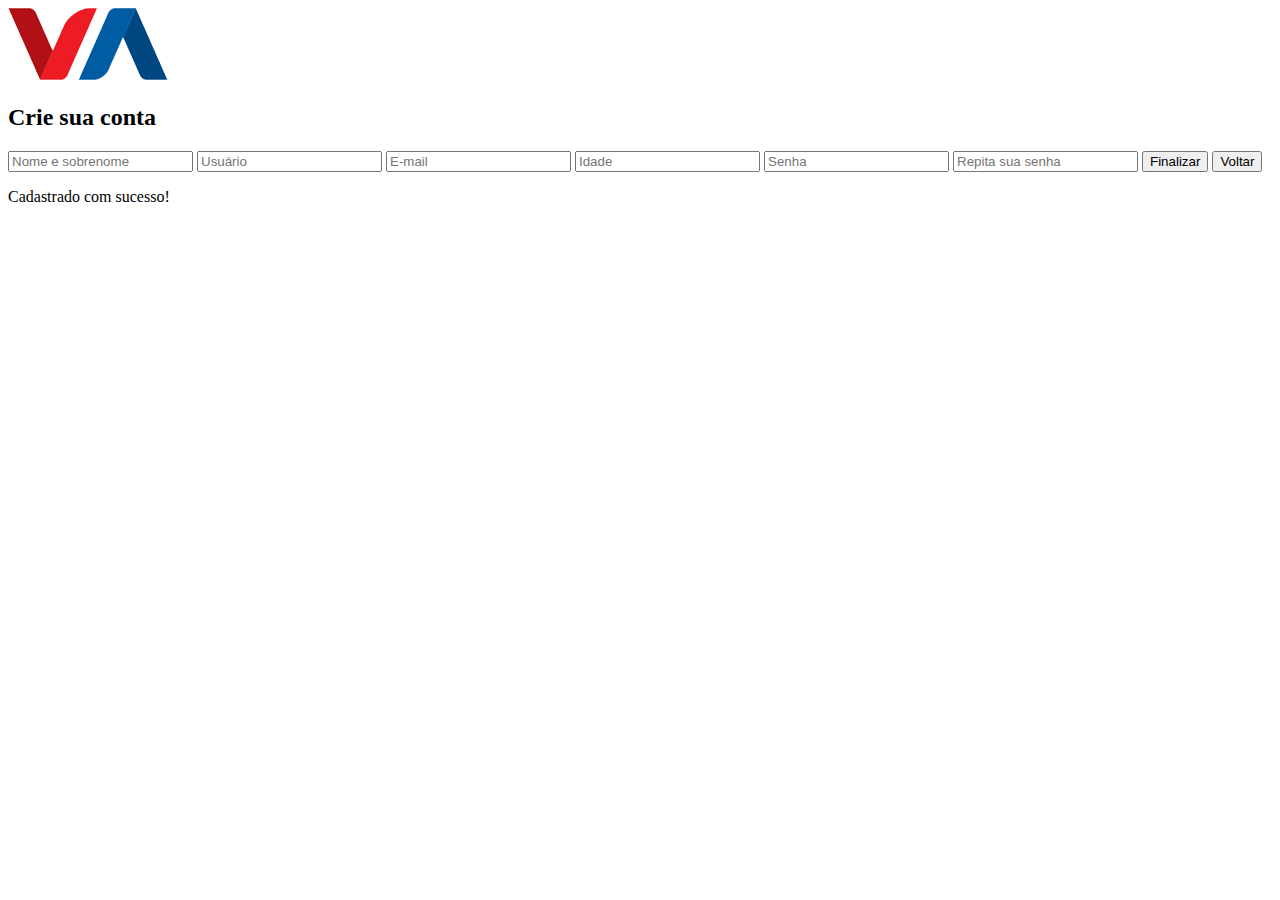
==== cadastro.html @ 82c276e0 "Upload dos arquivos do projeto" ====
<!DOCTYPE html>
<html lang="pt-br">
<head>
    <meta charset="UTF-8">
    <meta name="viewport" content="width=device-width, initial-scale=1.0">
    <link href='https://unpkg.com/boxicons@2.1.4/css/boxicons.min.css' rel='stylesheet'>
    <link rel="stylesheet" href="style.css">
    <title>Cadastro</title>
</head>
<body>
    
    <div class="circle"></div>
    <div class="card">
        <div class="logo">
            <img src="img/vida_ativa_logo_png.png">
        </div>
        <h2>Crie sua conta</h2>
        <form class="form">
            <input type="text" placeholder="Nome e sobrenome">
            <input type="text" placeholder="Usuário">
            <input type="text" placeholder="E-mail">
            <input type="text" placeholder="Idade">
            <input type="text" placeholder="Senha">
            <input type="text" placeholder="Repita sua senha">
            <button type="submit" id="cadastreBtn">Finalizar</button>
            <button type="submit" formaction="index.html">Voltar</button>
        </form>
    </div>

    <div id="popup" class="popup">
        <p>Cadastrado com sucesso!</p>
    </div>

    <script>
        function showPopup() {
            var popup = document.getElementById("popup");
            popup.style.display = "block";
            setTimeout(function() {
                popup.style.display = "none";
            }, 2000);
        }

        document.getElementById("cadastreBtn").addEventListener("click", function(event) {
            event.preventDefault(); 
            showPopup();
        });
    </script>
</body>
</html>
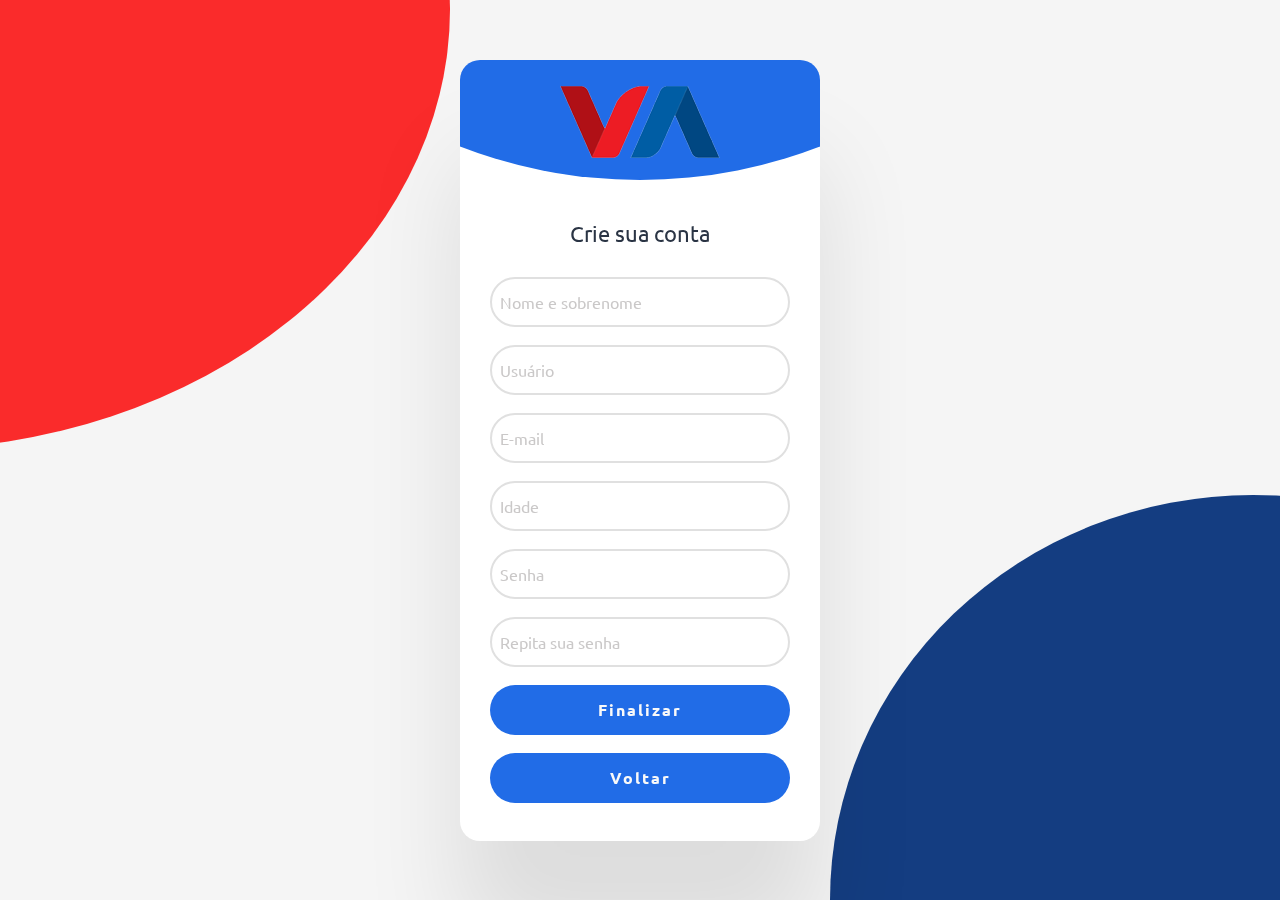
==== commit c0fb7c87: "modificação no caminho do css" ====
--- a/cadastro.html
+++ b/cadastro.html
@@ -4,7 +4,7 @@
     <meta charset="UTF-8">
     <meta name="viewport" content="width=device-width, initial-scale=1.0">
     <link href='https://unpkg.com/boxicons@2.1.4/css/boxicons.min.css' rel='stylesheet'>
-    <link rel="stylesheet" href="style.css">
+    <link rel="stylesheet" href="css/style.css">
     <title>Cadastro</title>
 </head>
 <body>
--- a/css/style.css
+++ b/css/style.css
@@ -0,0 +1,208 @@
+@import url('https://fonts.googleapis.com/css2?family=Ubuntu:ital,wght@0,300;0,400;0,500;0,700;1,300;1,400;1,500;1,700&display=swap');
+
+*{
+    box-sizing: border-box; 
+}
+
+html{
+    height: 100%;
+}
+
+body{
+    height: 100%;
+    display: grid;
+    place-items: center;
+    margin: 0;
+    padding: 0 32px;
+    background: #f5f5f5;
+    font-family: "Ubuntu";
+    animation: rotate 6s infinite alternate linear;
+}
+
+.popup {
+    display: none;
+    position: fixed;
+    top: 50%;
+    left: 50%;
+    transform: translate(-50%, -50%);
+    background-color: white;
+    padding: 20px;
+    border: 1px solid #ccc;
+    box-shadow: 0 0 10px rgba(0, 0, 0, 0.1);
+    z-index: 9999;
+}
+
+.panel {
+    flex-wrap: wrap;
+    align-items: center;
+    display: block;
+}
+
+.panel-item {
+    margin: 10px;
+    text-align: center;
+}
+
+.panel-item img {
+    width: 200px; 
+    height: 150px;
+    border-radius: 8px;
+}
+
+.panel-item span {
+    display: block;
+    margin-top: 5px;
+}
+
+.panel-item a {
+    text-decoration: none;
+    color: #333;
+    font-weight: bold;
+    display: block;
+    margin-top: 5px;
+}
+
+.circle{
+    position: fixed;
+    top: -50vmin;
+    left: -50vmin;
+    width: 100vmin;
+    height: 100vmin;
+    border-radius: 47% 53% 61% 39% / 45% 51% 49% 55%;
+    background: #fa2b2b;
+}
+
+.circle::after{
+    content: "";
+    position: inherit;
+    right: -50vmin;
+    bottom: -55vmin;
+    width: inherit;
+    height: inherit;
+    border-radius: inherit;
+    background: #143d81;
+}
+
+.card{
+    overflow: hidden;
+    position: relative;
+    z-index: 3;
+    width: 100%;
+    margin: 0 20px;
+    padding: 160px 30px 38px;
+    border-radius: 1.25rem;
+    background: #fff;
+    text-align: center;
+    box-shadow: 0 100px 100px rgb(0 0 0/ 10%);
+    display: block;
+}
+
+.card::before{
+    content: "";
+    position: absolute;
+    background: #216ce7;
+    top: -880px;
+    left: 50%;
+    width: 1000px;
+    height: 1000px;
+    border-radius: 50%;
+    translate: -50% 0;
+}
+
+.card .logo{
+    position: absolute;
+    display: flex;
+    align-items: center;
+    justify-content: center;
+    height: 64px;
+    width: 64px;
+    top: 30px;
+    left: 50%;
+    translate: -50% 0;
+}
+
+.card .logo i{
+    font-size: 50px;
+    color: #216ce7;
+    font-weight: 500;
+}
+
+.card>h2{
+    font-size: 22px;
+    font-weight: 400;
+    margin: 0 0 30px;
+    color: #2a3444;
+}
+
+.form{
+    margin-top: 0;
+    display: grid;
+    gap: 18px;
+}
+
+.form>input, .form>button{
+    width: 100%;
+    height: 50px;
+    border-radius: 28px;
+}
+
+.form>input{
+    border: 2px solid #e0e0e0;
+    font-family: inherit;
+    font-size: 16px;
+    padding: 0 8px;
+    color: #11274c;
+    transition: all 0.375s;
+}
+
+.form>input:hover{
+    border: 2px solid #000;
+}
+
+.form>input::placeholder{
+    color: #cac8c8;
+}
+
+.form>button{
+    cursor: pointer;
+    width: 100%;
+    height: 50px;
+    padding: 0 16px;
+    background: #216ce7;
+    color: #f9f9f9;
+    border: 0;
+    font-family: inherit;
+    font-size: 1rem;
+    font-weight: 600;
+    text-align: center;
+    letter-spacing: 2px;
+    transition: all 0.375s;
+}
+
+.form>button:hover{
+    color: #fff;
+    background: #143d81;
+}
+
+.card>footer{
+    color: #7c7c7c;
+}
+
+.card>footer>a{
+    color: #216ce7;
+    transition: all 0.375s;
+}
+
+.card>footer>a:hover{
+    color: #143d81;
+}
+
+@media (min-width: 500px) {
+    body {
+        padding: 0;
+    }
+    .card {
+        margin: 0;
+        width: 360px;
+    }
+}
